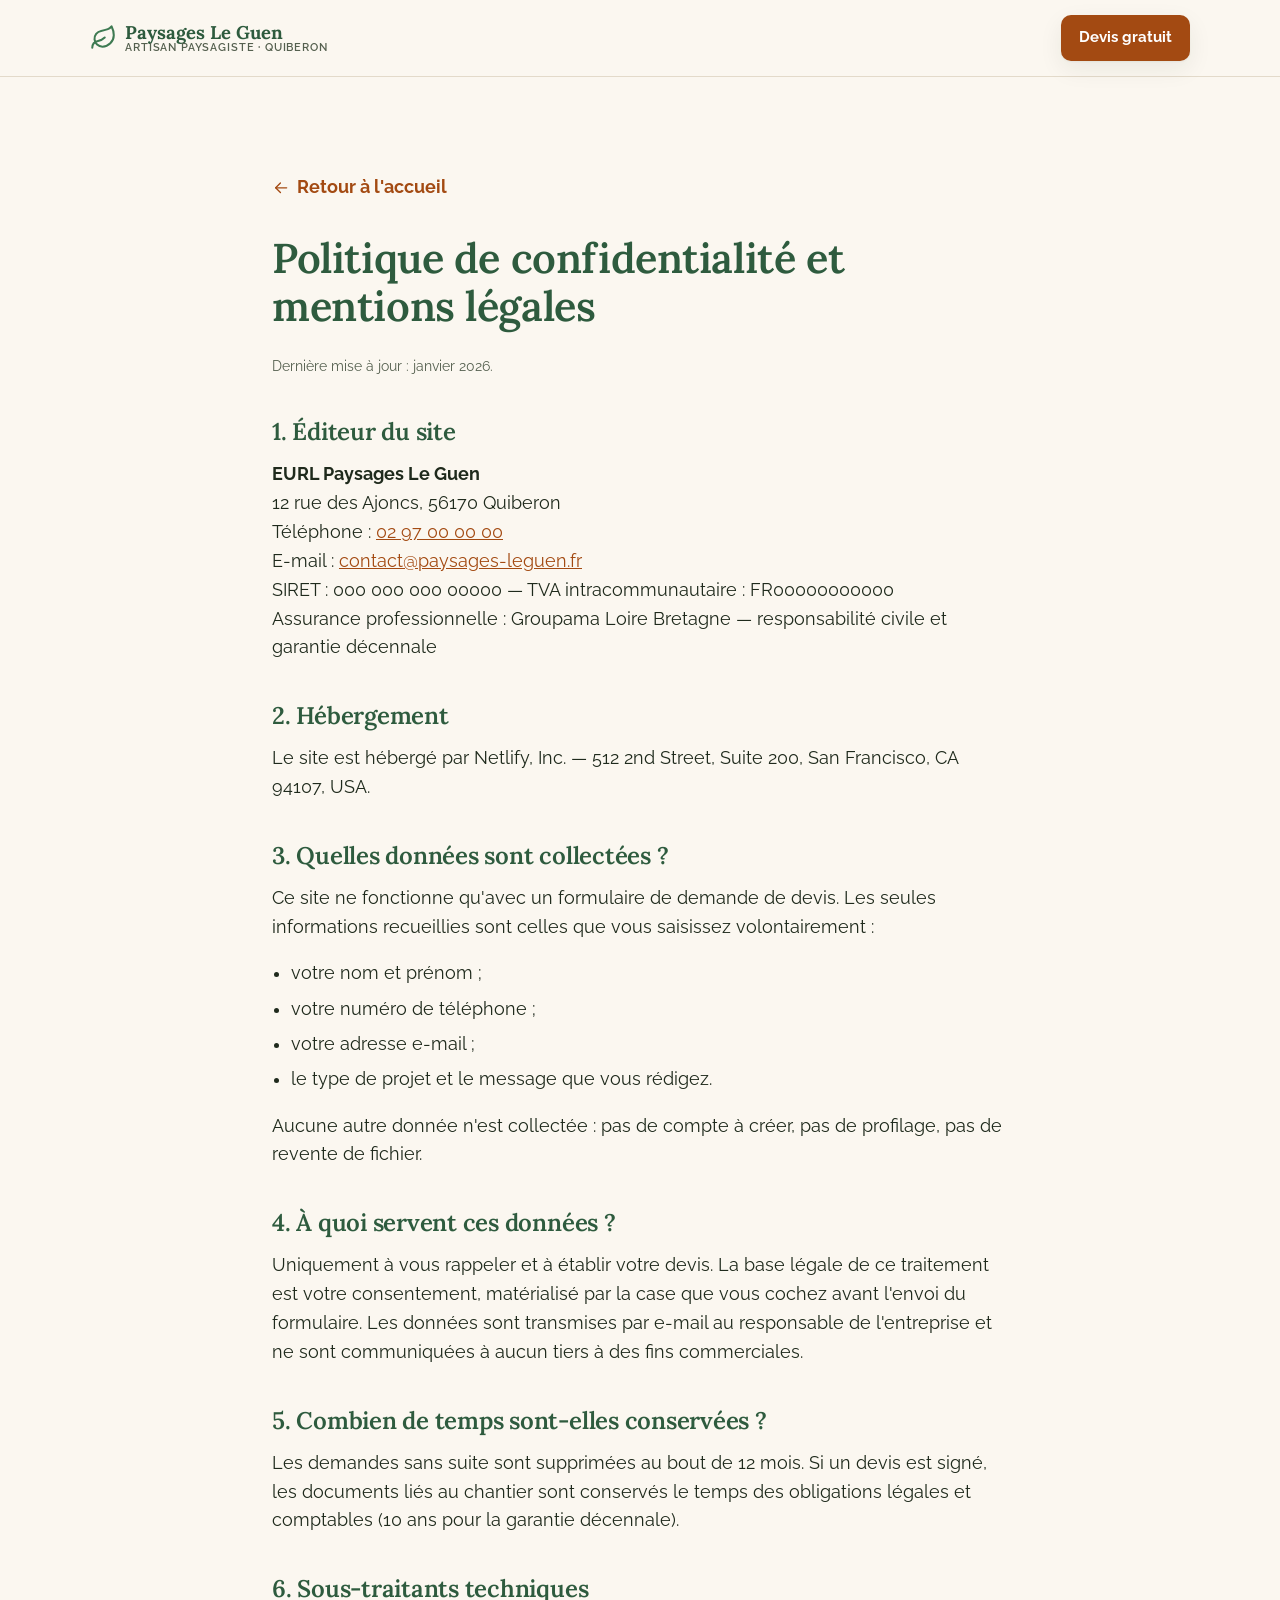
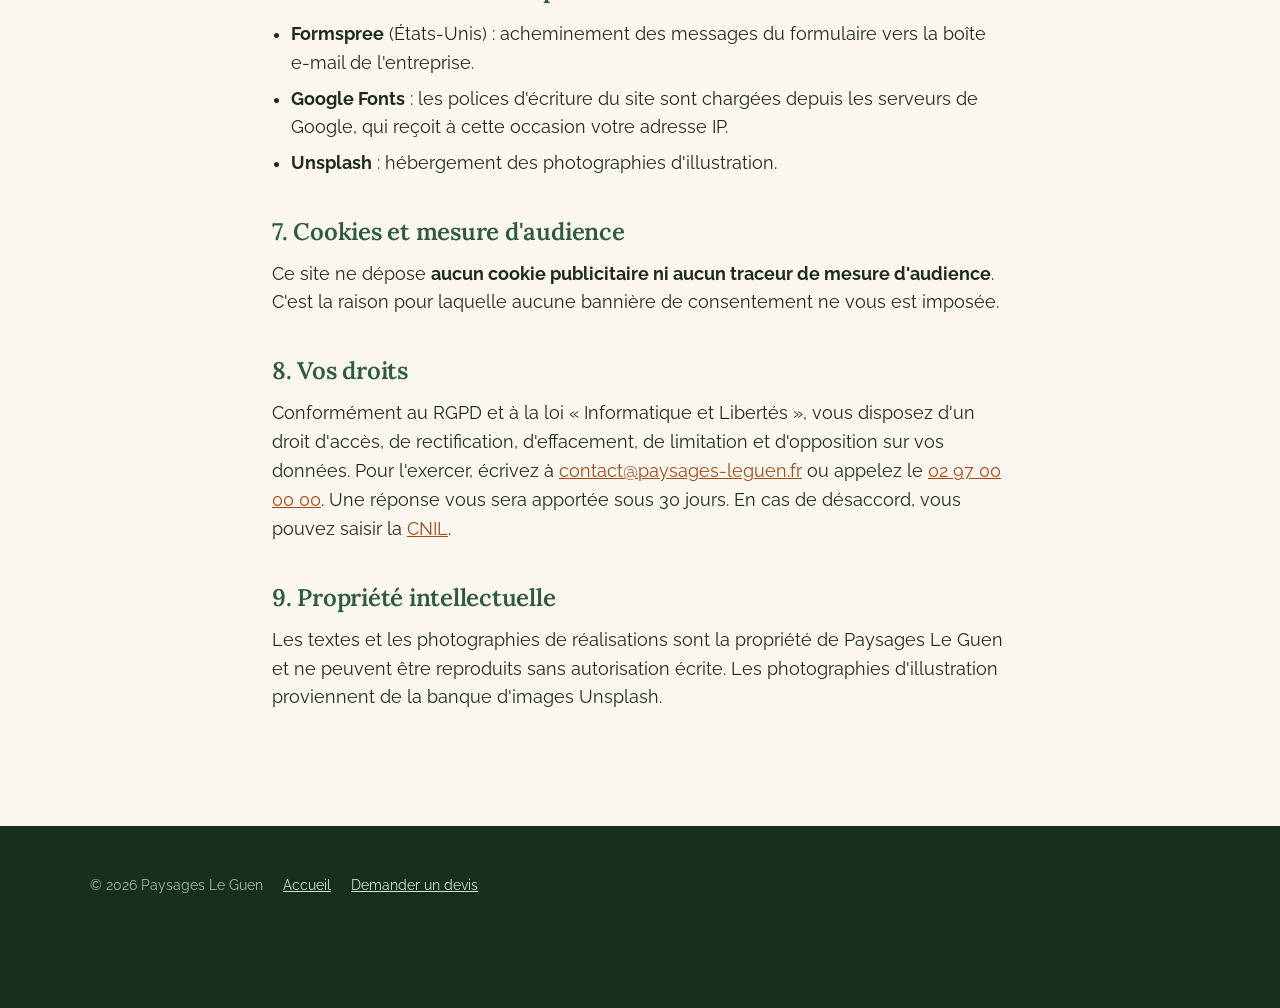
==== politique-confidentialite.html @ 1a5187f2 "Demo artisan : site vitrine paysagiste en une page Modele de site vitrine reutilisable pour n import" ====
<!DOCTYPE html>
<html lang="fr">
<head>
<meta charset="utf-8">
<meta name="viewport" content="width=device-width, initial-scale=1">
<title>Politique de confidentialité — Paysages Le Guen</title>
<meta name="description" content="Politique de confidentialité et mentions légales de Paysages Le Guen, paysagiste à Quiberon : données collectées, finalité, durée de conservation et vos droits.">
<meta name="robots" content="index, follow">
<link rel="icon" href="favicon.svg" type="image/svg+xml">
<link rel="preconnect" href="https://fonts.googleapis.com">
<link rel="preconnect" href="https://fonts.gstatic.com" crossorigin>
<link rel="stylesheet" href="https://fonts.googleapis.com/css2?family=Lora:wght@500;600;700&family=Raleway:wght@400;500;600;700&display=swap">
<link rel="stylesheet" href="css/style.css">
<style>body { padding-bottom: 0; }</style>
</head>
<body>

<svg class="sprite-icones" aria-hidden="true" focusable="false" xmlns="http://www.w3.org/2000/svg">
  <symbol id="i-feuille" viewBox="0 0 24 24" fill="none" stroke="currentColor"><path d="M11 20A7 7 0 0 1 9.8 6.1C15.5 5 17 4.48 19 2c1 2 2 4.18 2 8 0 5.5-4.78 10-10 10z"/><path d="M2 21c0-3 1.85-5.36 5.08-6C9.5 14.52 12 13 13 12"/></symbol>
  <symbol id="i-fleche" viewBox="0 0 24 24"><line x1="4" y1="12" x2="19" y2="12"/><polyline points="12.5 5.5 19 12 12.5 18.5"/></symbol>
</svg>

<header class="entete">
  <div class="conteneur">
    <div class="entete__barre">
      <a class="logo" href="index.html">
        <svg class="icone" aria-hidden="true"><use href="#i-feuille"></use></svg>
        <span class="logo__texte">
          <span data-txt="entreprise.nom">Paysages Le Guen</span>
          <span class="logo__sous"><span data-txt="entreprise.metier">Artisan paysagiste</span> · <span data-txt="entreprise.ville">Quiberon</span></span>
        </span>
      </a>
      <a class="bouton bouton--principal" href="index.html#contact">Devis gratuit</a>
    </div>
  </div>
</header>

<main class="section">
  <div class="conteneur">
    <article class="page-texte">

      <a class="retour" href="index.html">
        <svg class="icone" aria-hidden="true"><use href="#i-fleche"></use></svg>
        Retour à l'accueil
      </a>

      <h1>Politique de confidentialité et mentions légales</h1>
      <p class="maj">Dernière mise à jour : janvier 2026.</p>

      <h2>1. Éditeur du site</h2>
      <p>
        <strong><span data-txt="legal.formeJuridique">EURL Paysages Le Guen</span></strong><br>
        <span data-txt="entreprise.adresse">12 rue des Ajoncs</span>,
        <span data-txt="entreprise.codePostal">56170</span>
        <span data-txt="entreprise.ville">Quiberon</span><br>
        Téléphone : <a data-tel href="tel:+33297000000"><span data-txt="entreprise.telephone">02 97 00 00 00</span></a><br>
        E-mail : <a data-mail href="mailto:contact@paysages-leguen.fr"><span data-txt="entreprise.email">contact@paysages-leguen.fr</span></a><br>
        SIRET : <span data-txt="legal.siret">000 000 000 00000</span> —
        TVA intracommunautaire : <span data-txt="legal.tva">FR00000000000</span><br>
        Assurance professionnelle : <span data-txt="legal.assurance">Groupama Loire Bretagne — responsabilité civile et garantie décennale</span>
      </p>

      <h2>2. Hébergement</h2>
      <p>Le site est hébergé par <span data-txt="legal.hebergeur">Netlify, Inc. — 512 2nd Street, Suite 200, San Francisco, CA 94107, USA</span>.</p>

      <h2>3. Quelles données sont collectées ?</h2>
      <p>Ce site ne fonctionne qu'avec un formulaire de demande de devis. Les seules informations recueillies sont celles que vous saisissez volontairement :</p>
      <ul>
        <li>votre nom et prénom ;</li>
        <li>votre numéro de téléphone ;</li>
        <li>votre adresse e-mail ;</li>
        <li>le type de projet et le message que vous rédigez.</li>
      </ul>
      <p>Aucune autre donnée n'est collectée : pas de compte à créer, pas de profilage, pas de revente de fichier.</p>

      <h2>4. À quoi servent ces données ?</h2>
      <p>
        Uniquement à vous rappeler et à établir votre devis. La base légale de ce traitement est votre
        consentement, matérialisé par la case que vous cochez avant l'envoi du formulaire. Les données sont
        transmises par e-mail au responsable de l'entreprise et ne sont communiquées à aucun tiers à des fins
        commerciales.
      </p>

      <h2>5. Combien de temps sont-elles conservées ?</h2>
      <p>
        Les demandes sans suite sont supprimées au bout de 12 mois. Si un devis est signé, les documents liés au
        chantier sont conservés le temps des obligations légales et comptables (10 ans pour la garantie décennale).
      </p>

      <h2>6. Sous-traitants techniques</h2>
      <ul>
        <li><strong>Formspree</strong> (États-Unis) : acheminement des messages du formulaire vers la boîte e-mail de l'entreprise.</li>
        <li><strong>Google Fonts</strong> : les polices d'écriture du site sont chargées depuis les serveurs de Google, qui reçoit à cette occasion votre adresse IP.</li>
        <li><strong>Unsplash</strong> : hébergement des photographies d'illustration.</li>
      </ul>

      <h2>7. Cookies et mesure d'audience</h2>
      <p>
        Ce site ne dépose <strong>aucun cookie publicitaire ni aucun traceur de mesure d'audience</strong>.
        C'est la raison pour laquelle aucune bannière de consentement ne vous est imposée.
      </p>

      <h2>8. Vos droits</h2>
      <p>
        Conformément au RGPD et à la loi « Informatique et Libertés », vous disposez d'un droit d'accès, de
        rectification, d'effacement, de limitation et d'opposition sur vos données. Pour l'exercer, écrivez à
        <a data-mail href="mailto:contact@paysages-leguen.fr"><span data-txt="entreprise.email">contact@paysages-leguen.fr</span></a>
        ou appelez le <a data-tel href="tel:+33297000000"><span data-txt="entreprise.telephone">02 97 00 00 00</span></a>.
        Une réponse vous sera apportée sous 30 jours. En cas de désaccord, vous pouvez saisir la
        <a href="https://www.cnil.fr" rel="noopener">CNIL</a>.
      </p>

      <h2>9. Propriété intellectuelle</h2>
      <p>
        Les textes et les photographies de réalisations sont la propriété de
        <span data-txt="entreprise.nom">Paysages Le Guen</span> et ne peuvent être reproduits sans autorisation
        écrite. Les photographies d'illustration proviennent de la banque d'images Unsplash.
      </p>

    </article>
  </div>
</main>

<footer class="pied">
  <div class="conteneur">
    <div class="pied__mentions" style="margin-top:0;border:0;padding-top:0">
      <span>© <span id="annee">2026</span> <span data-txt="entreprise.nom">Paysages Le Guen</span></span>
      <a href="index.html">Accueil</a>
      <a href="index.html#contact">Demander un devis</a>
    </div>
  </div>
</footer>

<script src="js/config.js"></script>
<script>
/* Remplit cette page depuis js/config.js (mêmes attributs que la page d'accueil) */
(function () {
  var C = window.CONFIG || {};
  function val(p) { return p.split(".").reduce(function (o, k) { return o && o[k]; }, C) || ""; }
  document.querySelectorAll("[data-txt]").forEach(function (n) {
    var v = val(n.getAttribute("data-txt"));
    if (v) n.textContent = v;
  });
  var num = String(val("entreprise.telephone")).replace(/[^\d+]/g, "").replace(/^0/, "+33");
  document.querySelectorAll("[data-tel]").forEach(function (a) { a.href = "tel:" + num; });
  document.querySelectorAll("[data-mail]").forEach(function (a) { a.href = "mailto:" + val("entreprise.email"); });
  var annee = document.getElementById("annee");
  if (annee) annee.textContent = new Date().getFullYear();
})();
</script>
</body>
</html>
---- css/style.css ----
/* ==========================================================================
   PAYSAGES LE GUEN — feuille de style unique
   --------------------------------------------------------------------------
   ▼▼▼ TOUT CE QUI CHANGE D'UN CLIENT À L'AUTRE EST DANS LE BLOC CI-DESSOUS ▼▼▼
   ========================================================================== */

:root {

  /* --- COULEURS ---------------------------------------------------------- */
  --vert:            #2E5B3E;   /* couleur principale : titres, boutons, header */
  --vert-clair:      #3E7A52;   /* survol des boutons verts */
  --vert-tres-clair: #EAF1E8;   /* fonds de blocs légers, puces */
  --terre:           #A34A12;   /* couleur d'accent : bouton "Devis", liens */
  --terre-clair:     #C2601F;   /* survol du bouton d'accent */
  --or:              #C9860A;   /* étoiles des avis */

  --sable:           #FBF7F0;   /* fond général de la page */
  --sable-fonce:     #F2EADC;   /* fond des sections alternées */
  --blanc:           #FFFFFF;   /* fond des cartes */
  --texte:           #1F2A1C;   /* texte courant */
  --texte-doux:      #55604F;   /* texte secondaire */
  --bordure:         #E3DACA;   /* filets et contours de cartes */

  /* --- POLICES ----------------------------------------------------------- */
  /* Si vous changez de police, pensez au lien Google Fonts dans index.html */
  --police-titres: "Lora", Georgia, "Times New Roman", serif;
  --police-texte:  "Raleway", -apple-system, "Segoe UI", Roboto, sans-serif;
  --taille-base:   1.0625rem;   /* 17px : taille du texte courant */

  /* --- ARRONDIS & OMBRES ------------------------------------------------- */
  --rayon:        16px;         /* arrondi des cartes et des images */
  --rayon-petit:  10px;         /* arrondi des boutons et des champs */
  --rayon-pilule: 999px;        /* puces et badges */
  --ombre:        0 1px 2px rgba(31, 42, 28, .05), 0 8px 24px rgba(31, 42, 28, .07);
  --ombre-forte:  0 4px 12px rgba(31, 42, 28, .10), 0 18px 40px rgba(31, 42, 28, .13);

  /* --- ESPACEMENTS ------------------------------------------------------- */
  --largeur-max:  1140px;       /* largeur maximale du contenu */
  --section-y:    clamp(3.5rem, 9vw, 6rem);   /* hauteur des marges de section */
}

/* ▲▲▲ FIN DU BLOC À PERSONNALISER — le reste n'a pas besoin d'être modifié ▲▲▲ */


/* ==========================================================================
   1. BASE
   ========================================================================== */

*, *::before, *::after { box-sizing: border-box; }

html {
  scroll-behavior: smooth;
  -webkit-text-size-adjust: 100%;
}

body {
  margin: 0;
  background: var(--sable);
  color: var(--texte);
  font-family: var(--police-texte);
  font-size: var(--taille-base);
  line-height: 1.65;
  -webkit-font-smoothing: antialiased;
}

img { max-width: 100%; height: auto; display: block; }

a { color: var(--terre); }
a:hover { color: var(--terre-clair); }

h1, h2, h3 {
  font-family: var(--police-titres);
  line-height: 1.15;
  color: var(--vert);
  margin: 0 0 .6em;
  font-weight: 600;
  letter-spacing: -.01em;
}

h1 { font-size: clamp(2.1rem, 8.5vw, 3.5rem); }
h2 { font-size: clamp(1.75rem, 5.5vw, 2.5rem); }
h3 { font-size: clamp(1.15rem, 3.5vw, 1.35rem); }
p  { margin: 0 0 1em; }

/* Accessibilité : contour de focus visible au clavier, invisible à la souris */
:focus-visible {
  outline: 3px solid var(--terre);
  outline-offset: 3px;
  border-radius: 4px;
}

.lien-evitement {
  position: absolute;
  left: -9999px;
  top: 0;
  background: var(--vert);
  color: #fff;
  padding: .8rem 1.2rem;
  z-index: 200;
}
.lien-evitement:focus { left: .5rem; top: .5rem; color: #fff; }

.sr-only {
  position: absolute; width: 1px; height: 1px;
  padding: 0; margin: -1px; overflow: hidden;
  clip: rect(0 0 0 0); white-space: nowrap; border: 0;
}

.sprite-icones { display: none; }


/* ==========================================================================
   2. STRUCTURE COMMUNE
   ========================================================================== */

.conteneur {
  width: 100%;
  max-width: var(--largeur-max);
  margin-inline: auto;
  padding-inline: 1.25rem;
}

.section { padding-block: var(--section-y); scroll-margin-top: 4.5rem; }
.section--sable { background: var(--sable-fonce); }
.section--vert  { background: var(--vert); color: #fff; }
.section--vert h2, .section--vert h3 { color: #fff; }

.entete-section { max-width: 44rem; margin-bottom: clamp(2rem, 5vw, 3rem); }
.entete-section.centre { margin-inline: auto; text-align: center; }

.surtitre {
  display: block;
  font-size: .8rem;
  font-weight: 700;
  letter-spacing: .14em;
  text-transform: uppercase;
  color: var(--terre);
  margin-bottom: .75rem;
}
.section--vert .surtitre { color: #C7DDBE; }

.chapeau { color: var(--texte-doux); font-size: 1.075rem; margin-bottom: 0; }
.section--vert .chapeau { color: #DCE9D6; }

.icone { width: 1.5rem; height: 1.5rem; flex: none; fill: none; stroke: currentColor; stroke-width: 1.8; stroke-linecap: round; stroke-linejoin: round; }
.icone--pleine { fill: currentColor; stroke: none; }


/* ==========================================================================
   3. BOUTONS
   ========================================================================== */

.bouton {
  display: inline-flex;
  align-items: center;
  justify-content: center;
  gap: .55rem;
  min-height: 3rem;
  padding: .8rem 1.4rem;
  border: 2px solid transparent;
  border-radius: var(--rayon-petit);
  font-family: var(--police-texte);
  font-size: 1rem;
  font-weight: 700;
  text-decoration: none;
  cursor: pointer;
  transition: background-color .18s ease, color .18s ease, transform .18s ease, box-shadow .18s ease;
}
.bouton:hover { transform: translateY(-2px); }
.bouton:active { transform: translateY(0); }

.bouton--principal { background: var(--terre); color: #fff; box-shadow: var(--ombre); }
.bouton--principal:hover { background: var(--terre-clair); color: #fff; }

.bouton--vert { background: var(--vert); color: #fff; box-shadow: var(--ombre); }
.bouton--vert:hover { background: var(--vert-clair); color: #fff; }

.bouton--contour { background: rgba(255,255,255,.92); color: var(--vert); border-color: var(--vert); }
.bouton--contour:hover { background: #fff; color: var(--vert-clair); border-color: var(--vert-clair); }

.bouton--blanc { background: #fff; color: var(--vert); }
.bouton--blanc:hover { background: var(--vert-tres-clair); color: var(--vert); }

.bouton--large { width: 100%; }


/* ==========================================================================
   4. HEADER STICKY
   ========================================================================== */

.entete {
  position: sticky;
  top: 0;
  z-index: 100;
  background: rgba(251, 247, 240, .96);
  backdrop-filter: blur(8px);
  border-bottom: 1px solid var(--bordure);
}

.entete__barre {
  display: flex;
  align-items: center;
  gap: .75rem;
  min-height: 4.25rem;
}

.logo {
  display: inline-flex;
  align-items: center;
  gap: .5rem;
  margin-right: auto;
  color: var(--vert);
  text-decoration: none;
  font-family: var(--police-titres);
  font-size: 1.15rem;
  font-weight: 700;
  line-height: 1.1;
}
.logo:hover { color: var(--vert-clair); }
.logo .icone { width: 1.7rem; height: 1.7rem; color: var(--vert-clair); }
.logo__texte { display: flex; flex-direction: column; }
.logo__sous { font-family: var(--police-texte); font-size: .66rem; font-weight: 600; letter-spacing: .08em; text-transform: uppercase; color: var(--texte-doux); white-space: nowrap; }
.logo__ville { display: none; }   /* affichée à partir de la tablette */

/* Téléphone du header */
.entete__tel {
  display: inline-flex;
  align-items: center;
  gap: .5rem;
  min-height: 2.75rem;
  min-width: 2.75rem;
  justify-content: center;
  padding: .35rem .75rem;
  border-radius: var(--rayon-petit);
  color: var(--vert);
  font-weight: 700;
  text-decoration: none;
  white-space: nowrap;
}
.entete__tel:hover { background: var(--vert-tres-clair); color: var(--vert); }
.entete__tel-texte { display: none; }

.entete .bouton { min-height: 2.75rem; padding: .55rem 1rem; font-size: .95rem; }
.entete__cta { display: none; }

/* Menu de navigation */
.burger {
  display: inline-flex;
  align-items: center;
  justify-content: center;
  width: 2.75rem;
  height: 2.75rem;
  border: 1px solid var(--bordure);
  border-radius: var(--rayon-petit);
  background: var(--blanc);
  color: var(--vert);
  cursor: pointer;
}
.burger .icone { width: 1.35rem; height: 1.35rem; }
.burger__fermer { display: none; }
.burger[aria-expanded="true"] .burger__ouvrir { display: none; }
.burger[aria-expanded="true"] .burger__fermer { display: block; }

.nav {
  display: none;
  border-top: 1px solid var(--bordure);
  padding-block: .5rem 1rem;
}
.nav.ouvert { display: block; }
.nav__liste { list-style: none; margin: 0; padding: 0; }
.nav__liste a {
  display: block;
  padding: .7rem .25rem;
  color: var(--texte);
  font-weight: 600;
  text-decoration: none;
  border-bottom: 1px solid var(--bordure);
}
.nav__liste a:hover { color: var(--terre); }
.nav__liste li:last-child a { border-bottom: 0; }


/* ==========================================================================
   5. HERO
   ========================================================================== */

.hero { position: relative; isolation: isolate; color: #fff; }

.hero__media { position: absolute; inset: 0; z-index: -2; background: var(--vert); }
.hero__media img { width: 100%; height: 100%; object-fit: cover; }

.hero::after {
  content: "";
  position: absolute; inset: 0; z-index: -1;
  background: linear-gradient(180deg, rgba(20,38,22,.62) 0%, rgba(20,38,22,.44) 45%, rgba(20,38,22,.74) 100%);
}

.hero__contenu {
  padding-block: clamp(3.5rem, 13vw, 8rem);
  max-width: 40rem;
}
.hero h1 { color: #fff; text-shadow: 0 2px 20px rgba(0,0,0,.25); }
.hero__surtitre {
  display: inline-flex;
  align-items: center;
  gap: .5rem;
  background: rgba(255,255,255,.15);
  border: 1px solid rgba(255,255,255,.35);
  border-radius: var(--rayon-pilule);
  padding: .35rem .85rem;
  font-size: .82rem;
  font-weight: 600;
  letter-spacing: .04em;
  margin-bottom: 1.25rem;
}
.hero__sous {
  font-size: 1.125rem;
  color: #F2F6EF;
  margin-bottom: 2rem;
  max-width: 34rem;
}
.hero__boutons { display: flex; flex-direction: column; gap: .75rem; }
.hero__note {
  display: flex;
  align-items: center;
  gap: .5rem;
  margin-top: 1.75rem;
  font-size: .9rem;
  color: #EAF1E8;
}
.hero__note .icone { width: 1.05rem; height: 1.05rem; color: #FFC44D; }


/* ==========================================================================
   6. BANDEAU DE RÉASSURANCE
   ========================================================================== */

.reassurance { background: var(--vert); color: #fff; }
.reassurance__liste {
  list-style: none;
  margin: 0; padding-block: 2rem;
  display: grid;
  gap: 1.5rem;
}
.reassurance__item { display: flex; gap: .9rem; align-items: flex-start; }
.reassurance__item .icone { width: 1.75rem; height: 1.75rem; color: #A8CF9C; margin-top: .15rem; }
.reassurance__item strong { display: block; font-size: 1.02rem; }
.reassurance__item span { display: block; font-size: .92rem; color: #D6E5D0; line-height: 1.5; }


/* ==========================================================================
   7. SERVICES
   ========================================================================== */

.grille-services { display: grid; gap: 1.5rem; }

.carte-service {
  background: var(--blanc);
  border: 1px solid var(--bordure);
  border-radius: var(--rayon);
  overflow: hidden;
  box-shadow: var(--ombre);
  display: flex;
  flex-direction: column;
  transition: transform .2s ease, box-shadow .2s ease;
}
.carte-service:hover { transform: translateY(-4px); box-shadow: var(--ombre-forte); }
.carte-service__image { aspect-ratio: 16 / 10; width: 100%; object-fit: cover; background: var(--vert-tres-clair); }
.carte-service__corps { padding: 1.35rem 1.35rem 1.5rem; display: flex; flex-direction: column; flex: 1; }
.carte-service__corps p { color: var(--texte-doux); font-size: .98rem; }
.carte-service__lien {
  margin-top: auto;
  display: inline-flex;
  align-items: center;
  gap: .4rem;
  font-weight: 700;
  font-size: .95rem;
  text-decoration: none;
}
.carte-service__lien .icone { width: 1.1rem; height: 1.1rem; transition: transform .18s ease; }
.carte-service__lien:hover .icone { transform: translateX(3px); }


/* ==========================================================================
   8. RÉALISATIONS (avant / après)
   ========================================================================== */

.grille-realisations { display: grid; gap: 1.25rem; }

.realisation {
  position: relative;
  display: block;
  width: 100%;
  padding: 0;
  border: 1px solid var(--bordure);
  border-radius: var(--rayon);
  overflow: hidden;
  background: var(--blanc);
  box-shadow: var(--ombre);
  cursor: pointer;
  text-align: left;
  font: inherit;
  color: inherit;
}
.realisation__cadre { display: block; position: relative; aspect-ratio: 4 / 3; background: var(--vert-tres-clair); }
.realisation__cadre img { position: absolute; inset: 0; width: 100%; height: 100%; object-fit: cover; }
.realisation__apres { opacity: 1; transition: opacity .45s ease; }

/* Survol sur ordinateur, clic/appui sur mobile → on montre la photo "avant" */
@media (hover: hover) {
  .realisation:hover .realisation__apres { opacity: 0; }
}
.realisation.montre-avant .realisation__apres { opacity: 0; }

.realisation__badge {
  position: absolute;
  top: .75rem; left: .75rem;
  z-index: 2;
  display: inline-flex;
  align-items: center;
  gap: .35rem;
  background: rgba(46, 91, 62, .92);
  color: #fff;
  font-size: .72rem;
  font-weight: 700;
  letter-spacing: .09em;
  text-transform: uppercase;
  padding: .3rem .7rem;
  border-radius: var(--rayon-pilule);
}
.realisation__badge--avant { background: rgba(163, 74, 18, .94); display: none; }

/* Le badge suit la photo affichée : « Après » au repos, « Avant » au survol/appui */
@media (hover: hover) {
  .realisation:hover .realisation__badge--apres { display: none; }
  .realisation:hover .realisation__badge--avant { display: inline-flex; }
}
.realisation.montre-avant .realisation__badge--apres { display: none; }
.realisation.montre-avant .realisation__badge--avant { display: inline-flex; }

.realisation__legende {
  display: flex;
  flex-direction: column;
  gap: .1rem;
  padding: .9rem 1.1rem 1.05rem;
  border-top: 1px solid var(--bordure);
}
.realisation__legende strong { font-family: var(--police-titres); font-size: 1.05rem; color: var(--vert); }
.realisation__legende span { font-size: .88rem; color: var(--texte-doux); }

.astuce {
  display: inline-flex;
  align-items: center;
  gap: .5rem;
  margin-top: 1.5rem;
  font-size: .9rem;
  color: var(--texte-doux);
}
.astuce .icone { width: 1.1rem; height: 1.1rem; color: var(--terre); }


/* ==========================================================================
   9. AVIS CLIENTS
   ========================================================================== */

.grille-avis { display: grid; gap: 1.25rem; }

.avis {
  background: var(--blanc);
  border: 1px solid var(--bordure);
  border-radius: var(--rayon);
  padding: 1.6rem 1.5rem;
  box-shadow: var(--ombre);
  display: flex;
  flex-direction: column;
}
.avis__etoiles { display: flex; gap: .15rem; color: var(--or); margin-bottom: .9rem; }
.avis__etoiles .icone { width: 1.15rem; height: 1.15rem; }
.avis blockquote { margin: 0 0 1.2rem; font-size: 1.04rem; }
.avis blockquote::before { content: "« "; }
.avis blockquote::after  { content: " »"; }
.avis__auteur { margin-top: auto; font-size: .92rem; }
.avis__auteur strong { display: block; color: var(--vert); font-size: 1rem; }
.avis__auteur span { color: var(--texte-doux); }


/* ==========================================================================
   10. ZONE D'INTERVENTION
   ========================================================================== */

.zone__grille { display: grid; gap: 2.5rem; }

.communes { list-style: none; margin: 0; padding: 0; display: flex; flex-wrap: wrap; gap: .5rem; }
.communes li {
  display: inline-flex;
  align-items: center;
  gap: .4rem;
  background: rgba(255,255,255,.12);
  border: 1px solid rgba(255,255,255,.25);
  border-radius: var(--rayon-pilule);
  padding: .35rem .85rem;
  font-size: .92rem;
}
.communes .icone { width: .95rem; height: .95rem; color: #A8CF9C; }

.encart-zone {
  background: rgba(255,255,255,.10);
  border: 1px solid rgba(255,255,255,.25);
  border-radius: var(--rayon);
  padding: 1.5rem;
}
.encart-zone p:last-child { margin-bottom: 0; }
.encart-zone strong { color: #fff; }
.encart-zone .bouton { margin-top: .5rem; }


/* ==========================================================================
   11. FORMULAIRE
   ========================================================================== */

.bloc-contact { display: grid; gap: 2.5rem; }

.formulaire {
  background: var(--blanc);
  border: 1px solid var(--bordure);
  border-radius: var(--rayon);
  padding: 1.5rem;
  box-shadow: var(--ombre);
}
.champ { margin-bottom: 1.1rem; }
.champ label { display: block; font-weight: 600; font-size: .95rem; margin-bottom: .35rem; }
.champ .requis { color: var(--terre); }

.champ input,
.champ select,
.champ textarea {
  width: 100%;
  min-height: 3rem;
  padding: .7rem .85rem;
  border: 1.5px solid var(--bordure);
  border-radius: var(--rayon-petit);
  background: var(--sable);
  color: var(--texte);
  font-family: inherit;
  font-size: 1rem;
  transition: border-color .15s ease, box-shadow .15s ease;
}
.champ textarea { min-height: 7rem; resize: vertical; }
.champ select { appearance: none; background-image: url("data:image/svg+xml;charset=utf-8,%3Csvg xmlns='http://www.w3.org/2000/svg' viewBox='0 0 24 24' fill='none' stroke='%2355604F' stroke-width='2' stroke-linecap='round'%3E%3Cpath d='M6 9l6 6 6-6'/%3E%3C/svg%3E"); background-repeat: no-repeat; background-position: right .8rem center; background-size: 1.15rem; padding-right: 2.6rem; }
.champ input:focus, .champ select:focus, .champ textarea:focus {
  outline: none;
  border-color: var(--vert-clair);
  box-shadow: 0 0 0 3px rgba(62, 122, 82, .18);
}
.champ input[aria-invalid="true"], .champ select[aria-invalid="true"], .champ textarea[aria-invalid="true"] {
  border-color: #B3261E;
  background: #FEF6F5;
}
.champ__erreur { display: none; margin-top: .3rem; font-size: .87rem; font-weight: 600; color: #B3261E; }
.champ__erreur.visible { display: block; }

.champ--case { display: flex; gap: .7rem; align-items: flex-start; }
.champ--case input { width: 1.35rem; height: 1.35rem; min-height: 0; flex: none; margin-top: .15rem; accent-color: var(--vert); }
.champ--case label { font-weight: 500; font-size: .9rem; color: var(--texte-doux); margin: 0; }

.pot-de-miel { position: absolute; left: -9999px; }

.message-formulaire {
  display: none;
  align-items: flex-start;
  gap: .6rem;
  margin-bottom: 1.2rem;
  padding: .9rem 1rem;
  border-radius: var(--rayon-petit);
  font-weight: 600;
  font-size: .96rem;
}
.message-formulaire.visible { display: flex; }
.message-formulaire--succes { background: var(--vert-tres-clair); color: #1E4A2B; border: 1px solid #B9D3AE; }
.message-formulaire--erreur { background: #FDEDEB; color: #8C1D18; border: 1px solid #F3C4BE; }
.message-formulaire .icone { width: 1.25rem; height: 1.25rem; margin-top: .1rem; }

.note-formulaire { font-size: .85rem; color: var(--texte-doux); margin: .9rem 0 0; }

/* Colonne "coordonnées" à côté du formulaire */
.coordonnees { list-style: none; margin: 1.5rem 0 0; padding: 0; display: grid; gap: 1.1rem; }
.coordonnees li { display: flex; gap: .8rem; align-items: flex-start; }
.coordonnees .icone { color: var(--vert-clair); margin-top: .2rem; }
.coordonnees strong { display: block; font-size: .82rem; letter-spacing: .08em; text-transform: uppercase; color: var(--texte-doux); font-weight: 700; }
.coordonnees a { color: var(--vert); font-weight: 700; text-decoration: none; font-size: 1.05rem; }
.coordonnees a:hover { color: var(--terre); text-decoration: underline; }


/* ==========================================================================
   12. FOOTER
   ========================================================================== */

.pied {
  background: #16301D;
  color: #D6E0D1;
  padding-block: 3rem 7rem;   /* la marge basse laisse la place au bouton d'appel flottant */
  font-size: .94rem;
}
.pied a { color: #fff; }
.pied__grille { display: grid; gap: 2rem; }
.pied h3 { color: #fff; font-size: 1.05rem; margin-bottom: .7rem; }
.pied ul { list-style: none; margin: 0; padding: 0; }
.pied li { margin-bottom: .35rem; }
.pied .logo { color: #fff; margin-bottom: .8rem; }
.pied .logo .icone { color: #A8CF9C; }
.pied .logo__sous { color: #A9B8A4; }
.pied__mentions {
  margin-top: 2.5rem;
  padding-top: 1.5rem;
  border-top: 1px solid rgba(255,255,255,.15);
  display: flex;
  flex-wrap: wrap;
  gap: .5rem 1.25rem;
  align-items: center;
  font-size: .85rem;
  color: #A9B8A4;
}
.pied__mentions a { color: #D6E0D1; }
.pied__legal { font-size: .82rem; color: #93A38E; margin-top: .75rem; line-height: 1.6; }


/* ==========================================================================
   13. BOUTON FLOTTANT « APPELER » (mobile uniquement)
   ========================================================================== */

.appel-flottant {
  position: fixed;
  left: 1rem; right: 1rem;
  bottom: calc(1rem + env(safe-area-inset-bottom, 0px));
  z-index: 90;
  box-shadow: var(--ombre-forte);
  font-size: 1.05rem;
  transition: transform .25s ease, opacity .25s ease, visibility .25s;
}
/* on l'efface quand le formulaire est à l'écran : il masquerait les champs */
.appel-flottant.masque { opacity: 0; visibility: hidden; transform: translateY(150%); }


/* ==========================================================================
   13 bis. PAGES SECONDAIRES (politique de confidentialité, mentions…)
   ========================================================================== */

.page-texte { max-width: 46rem; margin-inline: auto; }
.page-texte h1 { font-size: clamp(1.9rem, 6vw, 2.6rem); }
.page-texte h2 { font-size: clamp(1.25rem, 4vw, 1.5rem); margin-top: 2.5rem; }
.page-texte ul { padding-left: 1.2rem; }
.page-texte li { margin-bottom: .4rem; }
.page-texte .maj { color: var(--texte-doux); font-size: .9rem; }
.retour {
  display: inline-flex;
  align-items: center;
  gap: .45rem;
  margin-bottom: 2rem;
  font-weight: 700;
  text-decoration: none;
}
.retour .icone { width: 1.1rem; height: 1.1rem; transform: rotate(180deg); }


/* ==========================================================================
   14. ANIMATIONS AU DÉFILEMENT
   ========================================================================== */

.anim { opacity: 0; transform: translateY(18px); transition: opacity .7s ease, transform .7s ease; }
.anim.visible { opacity: 1; transform: none; }

@media (prefers-reduced-motion: reduce) {
  html { scroll-behavior: auto; }
  .anim { opacity: 1; transform: none; transition: none; }
  .bouton:hover, .carte-service:hover { transform: none; }
  * { animation-duration: .001ms !important; transition-duration: .001ms !important; }
}


/* ==========================================================================
   15. TABLETTE (à partir de 640 px)
   ========================================================================== */

@media (min-width: 40rem) {
  .hero__boutons { flex-direction: row; flex-wrap: wrap; }
  .hero__boutons .bouton { flex: 0 0 auto; }
  .reassurance__liste { grid-template-columns: repeat(2, 1fr); gap: 1.75rem 2rem; }
  .grille-services { grid-template-columns: repeat(2, 1fr); }
  .grille-realisations { grid-template-columns: repeat(2, 1fr); }
  .grille-avis { grid-template-columns: repeat(2, 1fr); }
  .pied__grille { grid-template-columns: repeat(2, 1fr); }
  .formulaire { padding: 2rem; }
  .entete__tel-texte { display: inline; }
  .logo__ville { display: inline; }
}


/* ==========================================================================
   16. ORDINATEUR (à partir de 900 px)
   ========================================================================== */

@media (min-width: 56.25rem) {
  :root { --taille-base: 1.09375rem; }  /* 17.5px */

  body { padding-bottom: 0; }
  .appel-flottant { display: none; }     /* le téléphone reste dans le header */

  .burger { display: none; }
  .entete__cta { display: inline-flex; }
  .entete__barre { min-height: 4.75rem; gap: 1rem; }

  .nav {
    display: block;
    border: 0;
    padding: 0;
    margin-right: 1rem;
  }
  .nav__liste { display: flex; gap: .35rem; }
  .nav__liste a {
    border: 0;
    padding: .5rem .7rem;
    font-size: .96rem;
    border-radius: var(--rayon-petit);
  }
  .nav__liste a:hover { background: var(--vert-tres-clair); color: var(--vert); }

  .reassurance__liste { grid-template-columns: repeat(4, 1fr); padding-block: 2.5rem; }
  .grille-services { grid-template-columns: repeat(4, 1fr); gap: 1.75rem; }
  .grille-realisations { grid-template-columns: repeat(3, 1fr); gap: 1.75rem; }
  .grille-avis { grid-template-columns: repeat(3, 1fr); gap: 1.75rem; }
  .zone__grille { grid-template-columns: 1.35fr 1fr; gap: 3.5rem; align-items: start; }
  .bloc-contact { grid-template-columns: 1fr 1.15fr; gap: 4rem; align-items: start; }
  .pied__grille { grid-template-columns: 1.4fr 1fr 1fr; gap: 3rem; }

  .ligne-champs { display: grid; grid-template-columns: 1fr 1fr; gap: 0 1.25rem; }
  .hero__contenu { padding-block: clamp(6rem, 11vw, 9.5rem); }
}
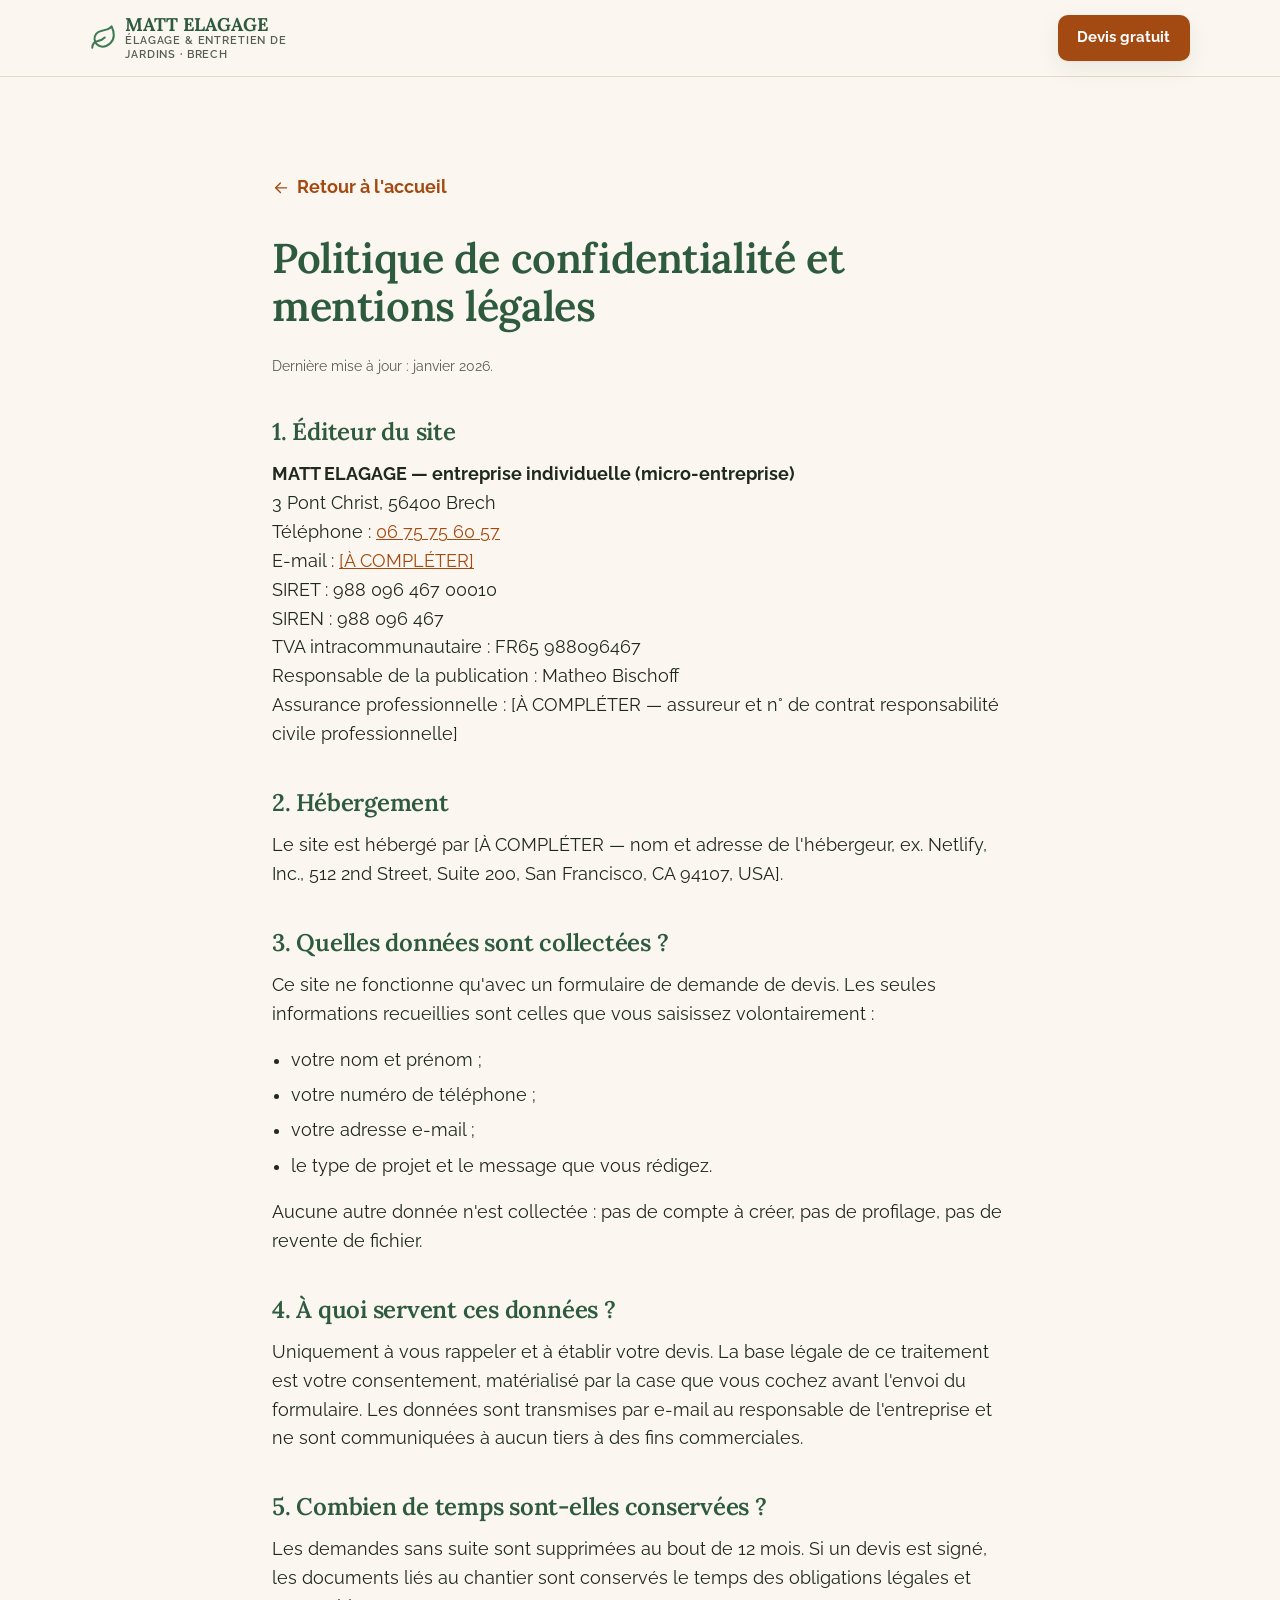
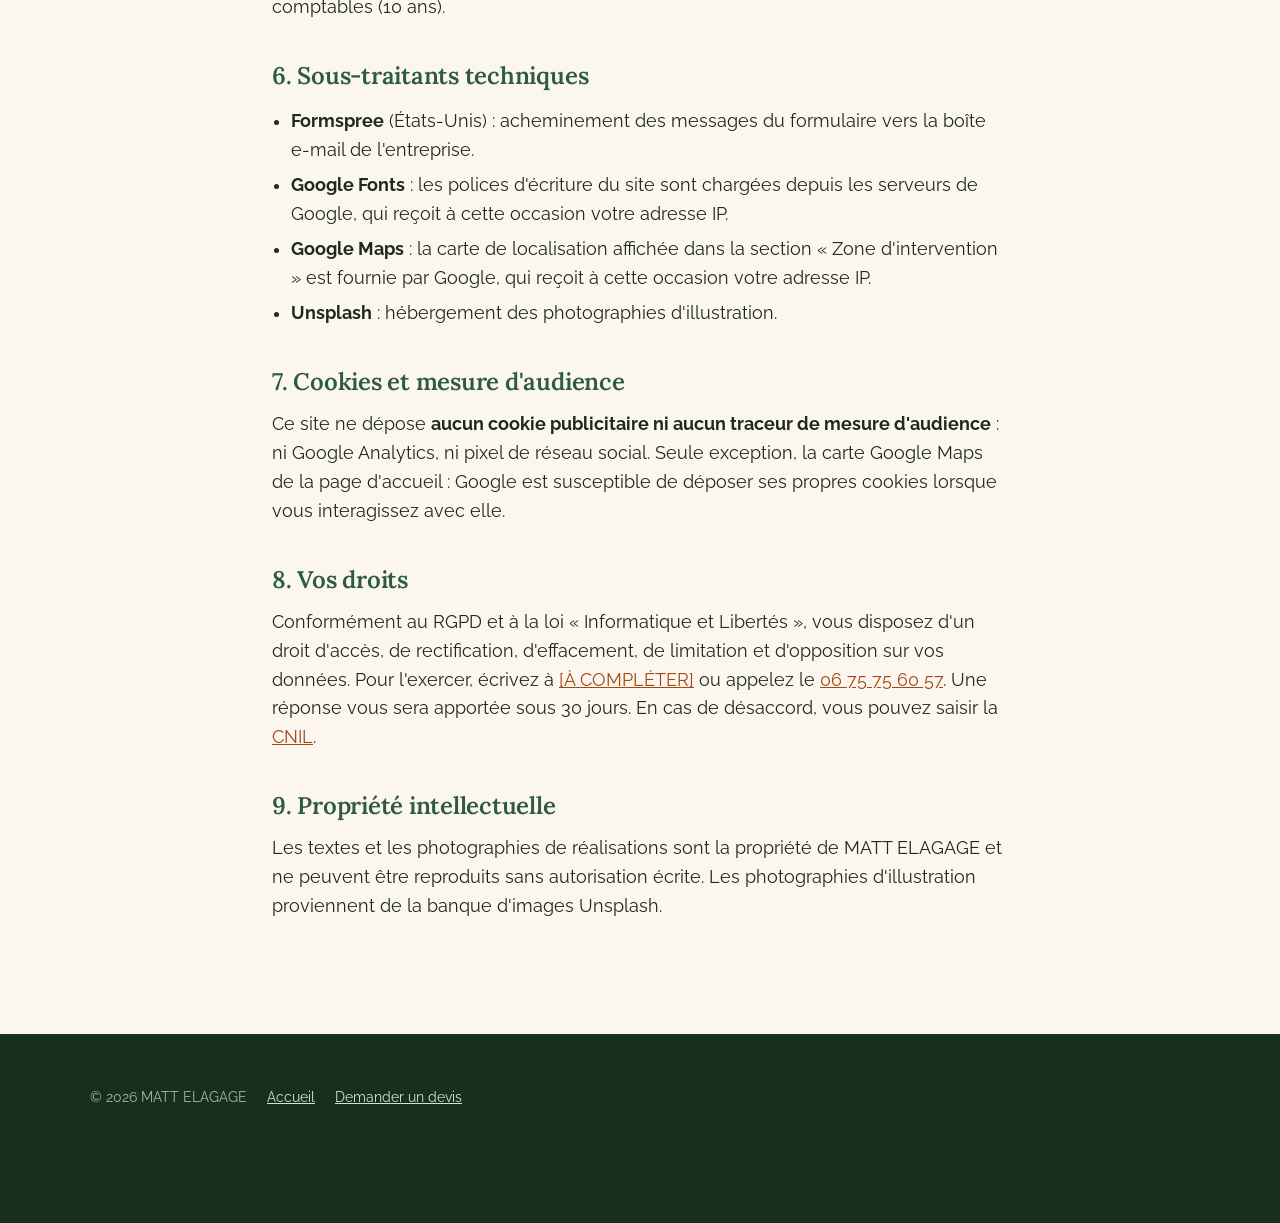
==== commit 7d054cea: "MATT ELAGAGE : donnees reelles, avis Google, carte et corrections responsive - infos legales complet" ====
--- a/politique-confidentialite.html
+++ b/politique-confidentialite.html
@@ -3,9 +3,10 @@
 <head>
 <meta charset="utf-8">
 <meta name="viewport" content="width=device-width, initial-scale=1">
-<title>Politique de confidentialité — Paysages Le Guen</title>
-<meta name="description" content="Politique de confidentialité et mentions légales de Paysages Le Guen, paysagiste à Quiberon : données collectées, finalité, durée de conservation et vos droits.">
-<meta name="robots" content="index, follow">
+<title>Politique de confidentialité — MATT ELAGAGE</title>
+<meta name="description" content="Politique de confidentialité et mentions légales de MATT ELAGAGE, élagueur à Brech : données collectées, finalité, durée de conservation et vos droits.">
+<!-- ⚠️ PHASE DE DÉMONSTRATION : remettre "index, follow" à la mise en ligne -->
+<meta name="robots" content="noindex, nofollow">
 <link rel="icon" href="favicon.svg" type="image/svg+xml">
 <link rel="preconnect" href="https://fonts.googleapis.com">
 <link rel="preconnect" href="https://fonts.gstatic.com" crossorigin>
@@ -26,8 +27,8 @@
       <a class="logo" href="index.html">
         <svg class="icone" aria-hidden="true"><use href="#i-feuille"></use></svg>
         <span class="logo__texte">
-          <span data-txt="entreprise.nom">Paysages Le Guen</span>
-          <span class="logo__sous"><span data-txt="entreprise.metier">Artisan paysagiste</span> · <span data-txt="entreprise.ville">Quiberon</span></span>
+          <span data-txt="entreprise.nom">MATT ELAGAGE</span>
+          <span class="logo__sous"><span data-txt="entreprise.metier">Élagage &amp; entretien de jardins</span> · <span data-txt="entreprise.ville">Brech</span></span>
         </span>
       </a>
       <a class="bouton bouton--principal" href="index.html#contact">Devis gratuit</a>
@@ -49,19 +50,21 @@
 
       <h2>1. Éditeur du site</h2>
       <p>
-        <strong><span data-txt="legal.formeJuridique">EURL Paysages Le Guen</span></strong><br>
-        <span data-txt="entreprise.adresse">12 rue des Ajoncs</span>,
-        <span data-txt="entreprise.codePostal">56170</span>
-        <span data-txt="entreprise.ville">Quiberon</span><br>
-        Téléphone : <a data-tel href="tel:+33297000000"><span data-txt="entreprise.telephone">02 97 00 00 00</span></a><br>
-        E-mail : <a data-mail href="mailto:contact@paysages-leguen.fr"><span data-txt="entreprise.email">contact@paysages-leguen.fr</span></a><br>
-        SIRET : <span data-txt="legal.siret">000 000 000 00000</span> —
-        TVA intracommunautaire : <span data-txt="legal.tva">FR00000000000</span><br>
-        Assurance professionnelle : <span data-txt="legal.assurance">Groupama Loire Bretagne — responsabilité civile et garantie décennale</span>
+        <strong><span data-txt="legal.formeJuridique">MATT ELAGAGE — entreprise individuelle (micro-entreprise)</span></strong><br>
+        <span data-txt="entreprise.adresse">3 Pont Christ</span>,
+        <span data-txt="entreprise.codePostal">56400</span>
+        <span data-txt="entreprise.ville">Brech</span><br>
+        Téléphone : <a data-tel href="tel:+33675756057"><span data-txt="entreprise.telephone">06 75 75 60 57</span></a><br>
+        E-mail : <a data-mail href="#contact"><span data-txt="entreprise.email">[À COMPLÉTER]</span></a><br>
+        SIRET : <span data-txt="legal.siret">988 096 467 00010</span><br>
+        SIREN : <span data-txt="legal.siren">988 096 467</span><br>
+        TVA intracommunautaire : <span data-txt="legal.tva">FR65 988096467</span><br>
+        Responsable de la publication : <span data-txt="legal.dirigeant">Matheo Bischoff</span><br>
+        Assurance professionnelle : <span data-txt="legal.assurance">[À COMPLÉTER]</span>
       </p>
 
       <h2>2. Hébergement</h2>
-      <p>Le site est hébergé par <span data-txt="legal.hebergeur">Netlify, Inc. — 512 2nd Street, Suite 200, San Francisco, CA 94107, USA</span>.</p>
+      <p>Le site est hébergé par <span data-txt="legal.hebergeur">[À COMPLÉTER]</span>.</p>
 
       <h2>3. Quelles données sont collectées ?</h2>
       <p>Ce site ne fonctionne qu'avec un formulaire de demande de devis. Les seules informations recueillies sont celles que vous saisissez volontairement :</p>
@@ -84,28 +87,30 @@
       <h2>5. Combien de temps sont-elles conservées ?</h2>
       <p>
         Les demandes sans suite sont supprimées au bout de 12 mois. Si un devis est signé, les documents liés au
-        chantier sont conservés le temps des obligations légales et comptables (10 ans pour la garantie décennale).
+        chantier sont conservés le temps des obligations légales et comptables (10 ans).
       </p>
 
       <h2>6. Sous-traitants techniques</h2>
       <ul>
         <li><strong>Formspree</strong> (États-Unis) : acheminement des messages du formulaire vers la boîte e-mail de l'entreprise.</li>
         <li><strong>Google Fonts</strong> : les polices d'écriture du site sont chargées depuis les serveurs de Google, qui reçoit à cette occasion votre adresse IP.</li>
+        <li><strong>Google Maps</strong> : la carte de localisation affichée dans la section « Zone d'intervention » est fournie par Google, qui reçoit à cette occasion votre adresse IP.</li>
         <li><strong>Unsplash</strong> : hébergement des photographies d'illustration.</li>
       </ul>
 
       <h2>7. Cookies et mesure d'audience</h2>
       <p>
-        Ce site ne dépose <strong>aucun cookie publicitaire ni aucun traceur de mesure d'audience</strong>.
-        C'est la raison pour laquelle aucune bannière de consentement ne vous est imposée.
+        Ce site ne dépose <strong>aucun cookie publicitaire ni aucun traceur de mesure d'audience</strong> :
+        ni Google Analytics, ni pixel de réseau social. Seule exception, la carte Google Maps de la page
+        d'accueil : Google est susceptible de déposer ses propres cookies lorsque vous interagissez avec elle.
       </p>
 
       <h2>8. Vos droits</h2>
       <p>
         Conformément au RGPD et à la loi « Informatique et Libertés », vous disposez d'un droit d'accès, de
         rectification, d'effacement, de limitation et d'opposition sur vos données. Pour l'exercer, écrivez à
-        <a data-mail href="mailto:contact@paysages-leguen.fr"><span data-txt="entreprise.email">contact@paysages-leguen.fr</span></a>
-        ou appelez le <a data-tel href="tel:+33297000000"><span data-txt="entreprise.telephone">02 97 00 00 00</span></a>.
+        <a data-mail href="#contact"><span data-txt="entreprise.email">[À COMPLÉTER]</span></a>
+        ou appelez le <a data-tel href="tel:+33675756057"><span data-txt="entreprise.telephone">06 75 75 60 57</span></a>.
         Une réponse vous sera apportée sous 30 jours. En cas de désaccord, vous pouvez saisir la
         <a href="https://www.cnil.fr" rel="noopener">CNIL</a>.
       </p>
@@ -113,7 +118,7 @@
       <h2>9. Propriété intellectuelle</h2>
       <p>
         Les textes et les photographies de réalisations sont la propriété de
-        <span data-txt="entreprise.nom">Paysages Le Guen</span> et ne peuvent être reproduits sans autorisation
+        <span data-txt="entreprise.nom">MATT ELAGAGE</span> et ne peuvent être reproduits sans autorisation
         écrite. Les photographies d'illustration proviennent de la banque d'images Unsplash.
       </p>
 
@@ -124,7 +129,7 @@
 <footer class="pied">
   <div class="conteneur">
     <div class="pied__mentions" style="margin-top:0;border:0;padding-top:0">
-      <span>© <span id="annee">2026</span> <span data-txt="entreprise.nom">Paysages Le Guen</span></span>
+      <span>© <span id="annee">2026</span> <span data-txt="entreprise.nom">MATT ELAGAGE</span></span>
       <a href="index.html">Accueil</a>
       <a href="index.html#contact">Demander un devis</a>
     </div>
--- a/css/style.css
+++ b/css/style.css
@@ -1,5 +1,5 @@
 /* ==========================================================================
-   PAYSAGES LE GUEN — feuille de style unique
+   MATT ELAGAGE — feuille de style unique
    --------------------------------------------------------------------------
    ▼▼▼ TOUT CE QUI CHANGE D'UN CLIENT À L'AUTRE EST DANS LE BLOC CI-DESSOUS ▼▼▼
    ========================================================================== */
@@ -215,11 +215,27 @@
   font-size: 1.15rem;
   font-weight: 700;
   line-height: 1.1;
+  /* Sur très petit écran (320 px) le logo doit pouvoir se comprimer, sinon il
+     pousse le bouton burger hors de l'écran. Il reprend sa taille dès 640 px. */
+  flex: 0 1 auto;
+  min-width: 0;
 }
 .logo:hover { color: var(--vert-clair); }
 .logo .icone { width: 1.7rem; height: 1.7rem; color: var(--vert-clair); }
 .logo__texte { display: flex; flex-direction: column; }
-.logo__sous { font-family: var(--police-texte); font-size: .66rem; font-weight: 600; letter-spacing: .08em; text-transform: uppercase; color: var(--texte-doux); white-space: nowrap; }
+.logo__sous {
+  font-family: var(--police-texte);
+  font-size: .66rem;
+  font-weight: 600;
+  letter-spacing: .08em;
+  text-transform: uppercase;
+  color: var(--texte-doux);
+  /* Un intitulé de métier long (élagage, terrassement…) doit pouvoir passer
+     à la ligne plutôt que d'élargir tout le logo et faire déborder l'en-tête. */
+  white-space: normal;
+  max-width: 11rem;
+  line-height: 1.3;
+}
 .logo__ville { display: none; }   /* affichée à partir de la tablette */
 
 /* Téléphone du header */
@@ -236,11 +252,12 @@
   font-weight: 700;
   text-decoration: none;
   white-space: nowrap;
+  flex: none;
 }
 .entete__tel:hover { background: var(--vert-tres-clair); color: var(--vert); }
 .entete__tel-texte { display: none; }
 
-.entete .bouton { min-height: 2.75rem; padding: .55rem 1rem; font-size: .95rem; }
+.entete .bouton { min-height: 2.75rem; padding: .55rem 1.1rem; font-size: .95rem; white-space: nowrap; flex: none; }
 .entete__cta { display: none; }
 
 /* Menu de navigation */
@@ -463,25 +480,108 @@
    9. AVIS CLIENTS
    ========================================================================== */
 
-.grille-avis { display: grid; gap: 1.25rem; }
-
-.avis {
+/* Note globale sous le titre de section : 5,0 ★★★★★ · 24 avis Google */
+.avis-note {
+  display: flex;
+  align-items: center;
+  justify-content: center;
+  flex-wrap: wrap;
+  gap: .5rem;
+  margin: 1.25rem 0 0;
+  font-size: .95rem;
+  color: var(--texte-doux);
+}
+.avis-note strong { font-family: var(--police-titres); font-size: 1.4rem; color: var(--vert); line-height: 1; }
+.avis-note .etoiles { display: inline-flex; gap: .12rem; color: var(--or); }
+.avis-note .etoiles .icone { width: 1.05rem; height: 1.05rem; }
+.avis-note a { font-weight: 600; }
+
+/* Carrousel : un seul avis à l'écran, centré */
+.carrousel-avis { max-width: 46rem; margin-inline: auto; text-align: center; }
+
+/* Toutes les diapos occupent la même cellule de grille : la hauteur se cale
+   sur la plus longue, donc rien ne saute au changement d'avis. */
+.carrousel-avis__piste { display: grid; align-items: center; }
+.avis-slide {
+  grid-area: 1 / 1;
+  margin: 0;
+  opacity: 0;
+  visibility: hidden;
+  transition: opacity .45s ease;
+}
+.avis-slide.actif { opacity: 1; visibility: visible; }
+
+.avis-slide__etoiles { display: flex; justify-content: center; gap: .25rem; color: var(--or); margin-bottom: 1.1rem; }
+.avis-slide__etoiles .icone { width: 1.1rem; height: 1.1rem; }
+
+.avis-slide blockquote {
+  margin: 0 0 1.5rem;
+  font-family: var(--police-titres);
+  font-style: italic;
+  font-size: clamp(1.1rem, 2.6vw, 1.35rem);
+  line-height: 1.6;
+  color: var(--texte);
+}
+.avis-slide__nom {
+  display: block;
+  font-size: .78rem;
+  font-weight: 600;
+  letter-spacing: .16em;
+  text-transform: uppercase;
+  color: var(--texte-doux);
+}
+.avis-slide__source {
+  display: block;
+  margin-top: .4rem;
+  font-size: .68rem;
+  letter-spacing: .18em;
+  text-transform: uppercase;
+  color: var(--terre);
+}
+
+.carrousel-avis__nav { display: flex; align-items: center; justify-content: center; gap: 1rem; margin-top: 2.25rem; }
+.carrousel-avis__fleche {
+  width: 2.75rem;
+  height: 2.75rem;
+  display: inline-flex;
+  align-items: center;
+  justify-content: center;
+  border: 1px solid var(--bordure);
+  border-radius: var(--rayon-petit);
   background: var(--blanc);
-  border: 1px solid var(--bordure);
-  border-radius: var(--rayon);
-  padding: 1.6rem 1.5rem;
-  box-shadow: var(--ombre);
-  display: flex;
-  flex-direction: column;
-}
-.avis__etoiles { display: flex; gap: .15rem; color: var(--or); margin-bottom: .9rem; }
-.avis__etoiles .icone { width: 1.15rem; height: 1.15rem; }
-.avis blockquote { margin: 0 0 1.2rem; font-size: 1.04rem; }
-.avis blockquote::before { content: "« "; }
-.avis blockquote::after  { content: " »"; }
-.avis__auteur { margin-top: auto; font-size: .92rem; }
-.avis__auteur strong { display: block; color: var(--vert); font-size: 1rem; }
-.avis__auteur span { color: var(--texte-doux); }
+  color: var(--vert);
+  cursor: pointer;
+  transition: background-color .18s ease, border-color .18s ease;
+}
+.carrousel-avis__fleche:hover { background: var(--vert-tres-clair); border-color: var(--vert); }
+.carrousel-avis__fleche .icone { width: 1.15rem; height: 1.15rem; }
+.carrousel-avis__fleche--precedent .icone { transform: rotate(180deg); }
+
+.carrousel-avis__points { display: flex; }
+
+/* La pastille reste visuellement petite, mais le bouton fait 44 px :
+   c'est la taille minimale confortable pour un doigt. */
+.carrousel-avis__point {
+  width: 2.75rem;
+  height: 2.75rem;
+  padding: 0;
+  border: 0;
+  background: none;
+  cursor: pointer;
+  display: inline-flex;
+  align-items: center;
+  justify-content: center;
+}
+.carrousel-avis__point::before {
+  content: "";
+  width: .55rem;
+  height: .55rem;
+  border-radius: 50%;
+  background: var(--bordure);
+  transition: background-color .18s ease, transform .18s ease;
+}
+.carrousel-avis__point:hover::before { background: var(--texte-doux); }
+.carrousel-avis__point[aria-current="true"]::before { background: var(--terre); transform: scale(1.15); }
 
 
 /* ==========================================================================
@@ -502,6 +602,28 @@
   font-size: .92rem;
 }
 .communes .icone { width: .95rem; height: .95rem; color: #A8CF9C; }
+
+/* Carte Google Maps — volontairement compacte */
+.carte-lieu {
+  border-radius: var(--rayon);
+  overflow: hidden;
+  border: 1px solid rgba(255,255,255,.28);
+  box-shadow: var(--ombre);
+  background: rgba(255,255,255,.08);
+}
+.carte-lieu iframe { display: block; width: 100%; height: 190px; border: 0; }
+
+.carte-lieu__lien {
+  display: inline-flex;
+  align-items: center;
+  gap: .4rem;
+  margin: .7rem 0 1.5rem;
+  color: #fff;
+  font-size: .92rem;
+  font-weight: 600;
+}
+.carte-lieu__lien:hover { color: #C7DDBE; }
+.carte-lieu__lien .icone { width: 1.05rem; height: 1.05rem; }
 
 .encart-zone {
   background: rgba(255,255,255,.10);
@@ -587,7 +709,7 @@
 .coordonnees li { display: flex; gap: .8rem; align-items: flex-start; }
 .coordonnees .icone { color: var(--vert-clair); margin-top: .2rem; }
 .coordonnees strong { display: block; font-size: .82rem; letter-spacing: .08em; text-transform: uppercase; color: var(--texte-doux); font-weight: 700; }
-.coordonnees a { color: var(--vert); font-weight: 700; text-decoration: none; font-size: 1.05rem; }
+.coordonnees a { color: var(--vert); font-weight: 700; text-decoration: none; font-size: 1.05rem; display: inline-block; padding-block: .2rem; }
 .coordonnees a:hover { color: var(--terre); text-decoration: underline; }
 
 
@@ -606,6 +728,7 @@
 .pied h3 { color: #fff; font-size: 1.05rem; margin-bottom: .7rem; }
 .pied ul { list-style: none; margin: 0; padding: 0; }
 .pied li { margin-bottom: .35rem; }
+.pied li a { display: inline-block; padding-block: .2rem; }   /* zone tactile confortable */
 .pied .logo { color: #fff; margin-bottom: .8rem; }
 .pied .logo .icone { color: #A8CF9C; }
 .pied .logo__sous { color: #A9B8A4; }
@@ -620,7 +743,7 @@
   font-size: .85rem;
   color: #A9B8A4;
 }
-.pied__mentions a { color: #D6E0D1; }
+.pied__mentions a { color: #D6E0D1; display: inline-block; padding-block: .2rem; }
 .pied__legal { font-size: .82rem; color: #93A38E; margin-top: .75rem; line-height: 1.6; }
 
 
@@ -663,6 +786,23 @@
 
 
 /* ==========================================================================
+   13 ter. ÉCRANS PEU HAUTS (téléphone tenu à l'horizontale)
+   --------------------------------------------------------------------------
+   Sans cette règle, le bandeau du haut occupe deux écrans en paysage et le
+   visiteur doit faire défiler longtemps avant de voir la moindre information.
+   ========================================================================== */
+
+@media (orientation: landscape) and (max-height: 30rem) {
+  .hero__contenu { padding-block: 2rem; }
+  .hero h1 { font-size: clamp(1.6rem, 5vw, 2.1rem); }
+  .hero__sous { font-size: 1rem; margin-bottom: 1.25rem; }
+  .hero__surtitre { margin-bottom: .75rem; }
+  .hero__note { margin-top: 1rem; }
+  .hero__boutons { flex-direction: row; flex-wrap: wrap; }
+}
+
+
+/* ==========================================================================
    14. ANIMATIONS AU DÉFILEMENT
    ========================================================================== */
 
@@ -687,19 +827,23 @@
   .reassurance__liste { grid-template-columns: repeat(2, 1fr); gap: 1.75rem 2rem; }
   .grille-services { grid-template-columns: repeat(2, 1fr); }
   .grille-realisations { grid-template-columns: repeat(2, 1fr); }
-  .grille-avis { grid-template-columns: repeat(2, 1fr); }
   .pied__grille { grid-template-columns: repeat(2, 1fr); }
   .formulaire { padding: 2rem; }
   .entete__tel-texte { display: inline; }
   .logo__ville { display: inline; }
-}
-
-
-/* ==========================================================================
-   16. ORDINATEUR (à partir de 900 px)
-   ========================================================================== */
-
-@media (min-width: 56.25rem) {
+  .logo { flex: none; }   /* à partir d'ici, le logo garde sa taille lisible */
+}
+
+
+/* ==========================================================================
+   16. ORDINATEUR (à partir de 1024 px)
+   --------------------------------------------------------------------------
+   Le menu complet (logo + 5 liens + téléphone + bouton) a besoin de cette
+   largeur pour tenir sur une ligne sans se chevaucher. En dessous, le menu
+   burger prend le relais — c'est volontaire, pas une largeur oubliée.
+   ========================================================================== */
+
+@media (min-width: 72rem) {
   :root { --taille-base: 1.09375rem; }  /* 17.5px */
 
   body { padding-bottom: 0; }
@@ -707,28 +851,29 @@
 
   .burger { display: none; }
   .entete__cta { display: inline-flex; }
-  .entete__barre { min-height: 4.75rem; gap: 1rem; }
+  .entete__barre { min-height: 4.75rem; gap: .6rem; }
 
   .nav {
     display: block;
     border: 0;
     padding: 0;
-    margin-right: 1rem;
+    margin-right: .5rem;
   }
-  .nav__liste { display: flex; gap: .35rem; }
+  .nav__liste { display: flex; gap: .1rem; }
   .nav__liste a {
     border: 0;
-    padding: .5rem .7rem;
+    padding: .5rem .55rem;
     font-size: .96rem;
     border-radius: var(--rayon-petit);
   }
   .nav__liste a:hover { background: var(--vert-tres-clair); color: var(--vert); }
+  .nav__liste a { white-space: nowrap; }
 
   .reassurance__liste { grid-template-columns: repeat(4, 1fr); padding-block: 2.5rem; }
-  .grille-services { grid-template-columns: repeat(4, 1fr); gap: 1.75rem; }
+  .grille-services { grid-template-columns: repeat(3, 1fr); gap: 1.75rem; }
   .grille-realisations { grid-template-columns: repeat(3, 1fr); gap: 1.75rem; }
-  .grille-avis { grid-template-columns: repeat(3, 1fr); gap: 1.75rem; }
   .zone__grille { grid-template-columns: 1.35fr 1fr; gap: 3.5rem; align-items: start; }
+  .carte-lieu iframe { height: 220px; }
   .bloc-contact { grid-template-columns: 1fr 1.15fr; gap: 4rem; align-items: start; }
   .pied__grille { grid-template-columns: 1.4fr 1fr 1fr; gap: 3rem; }
 
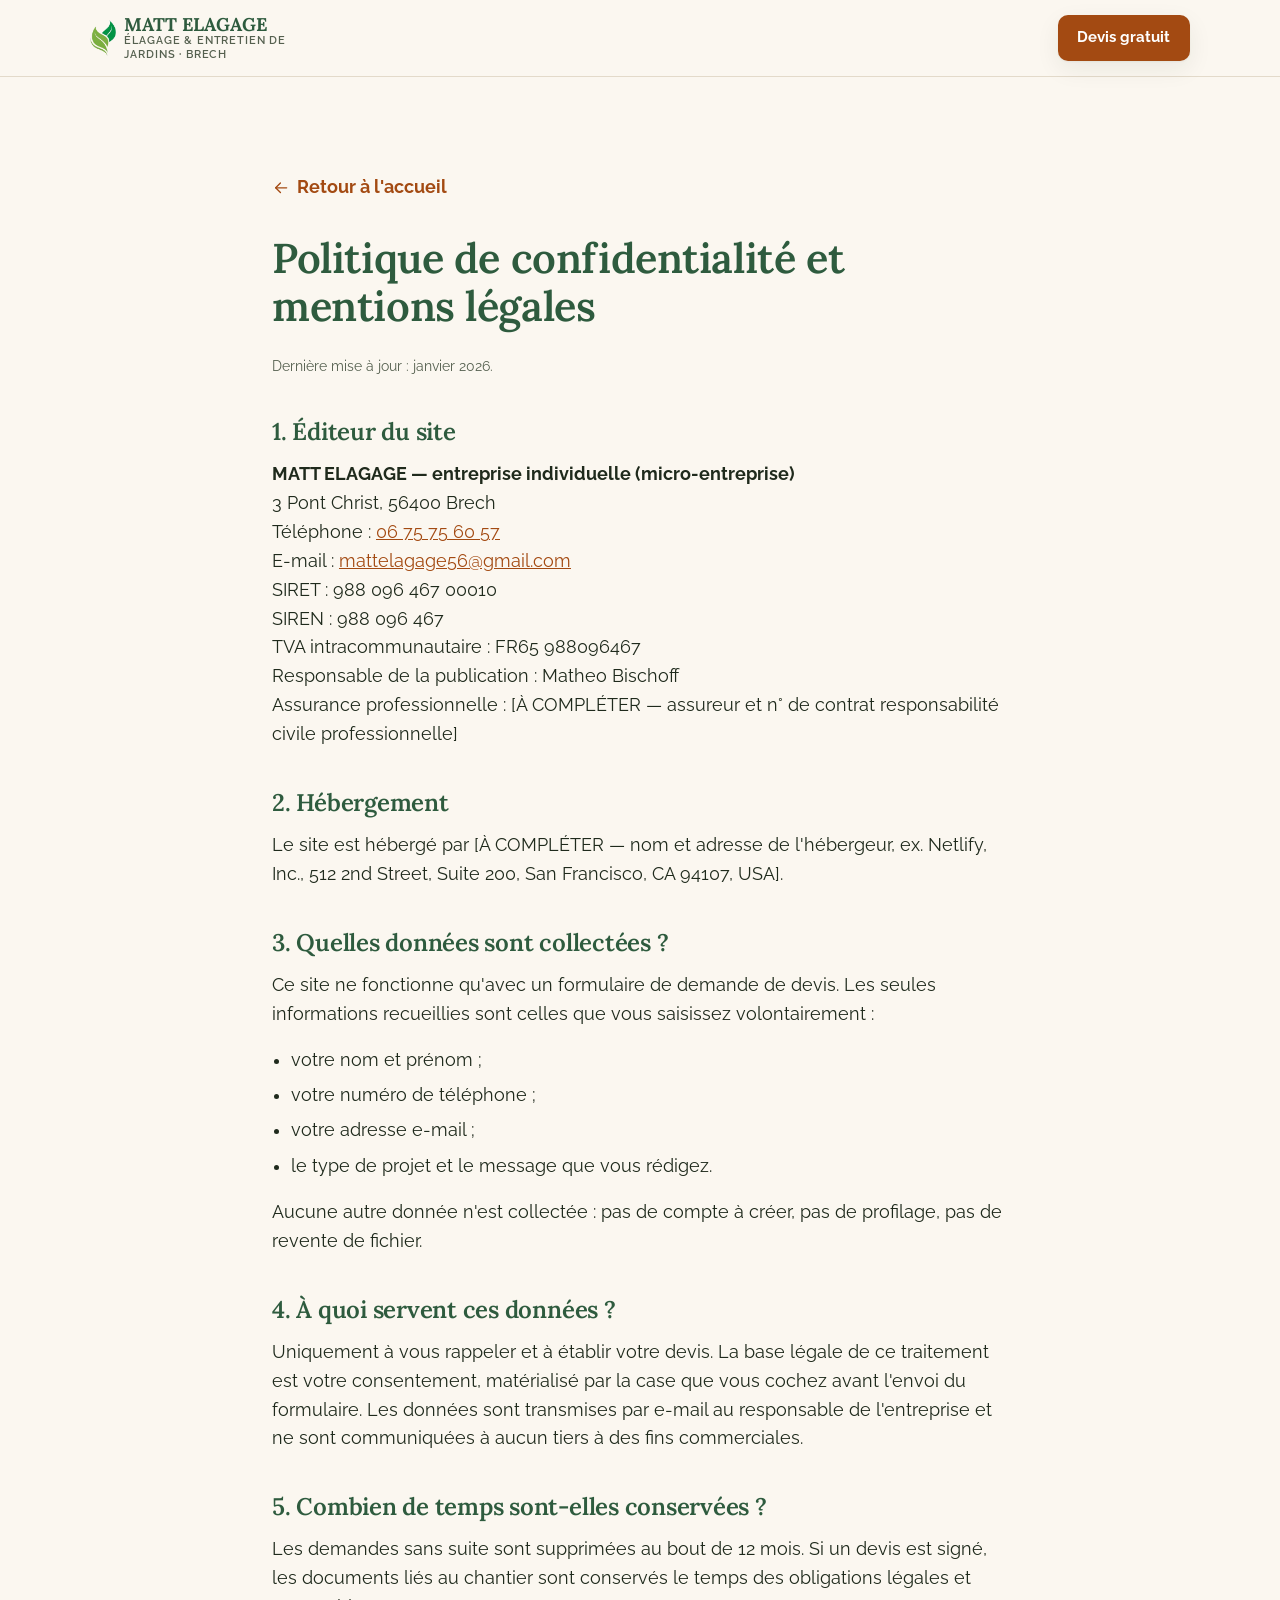
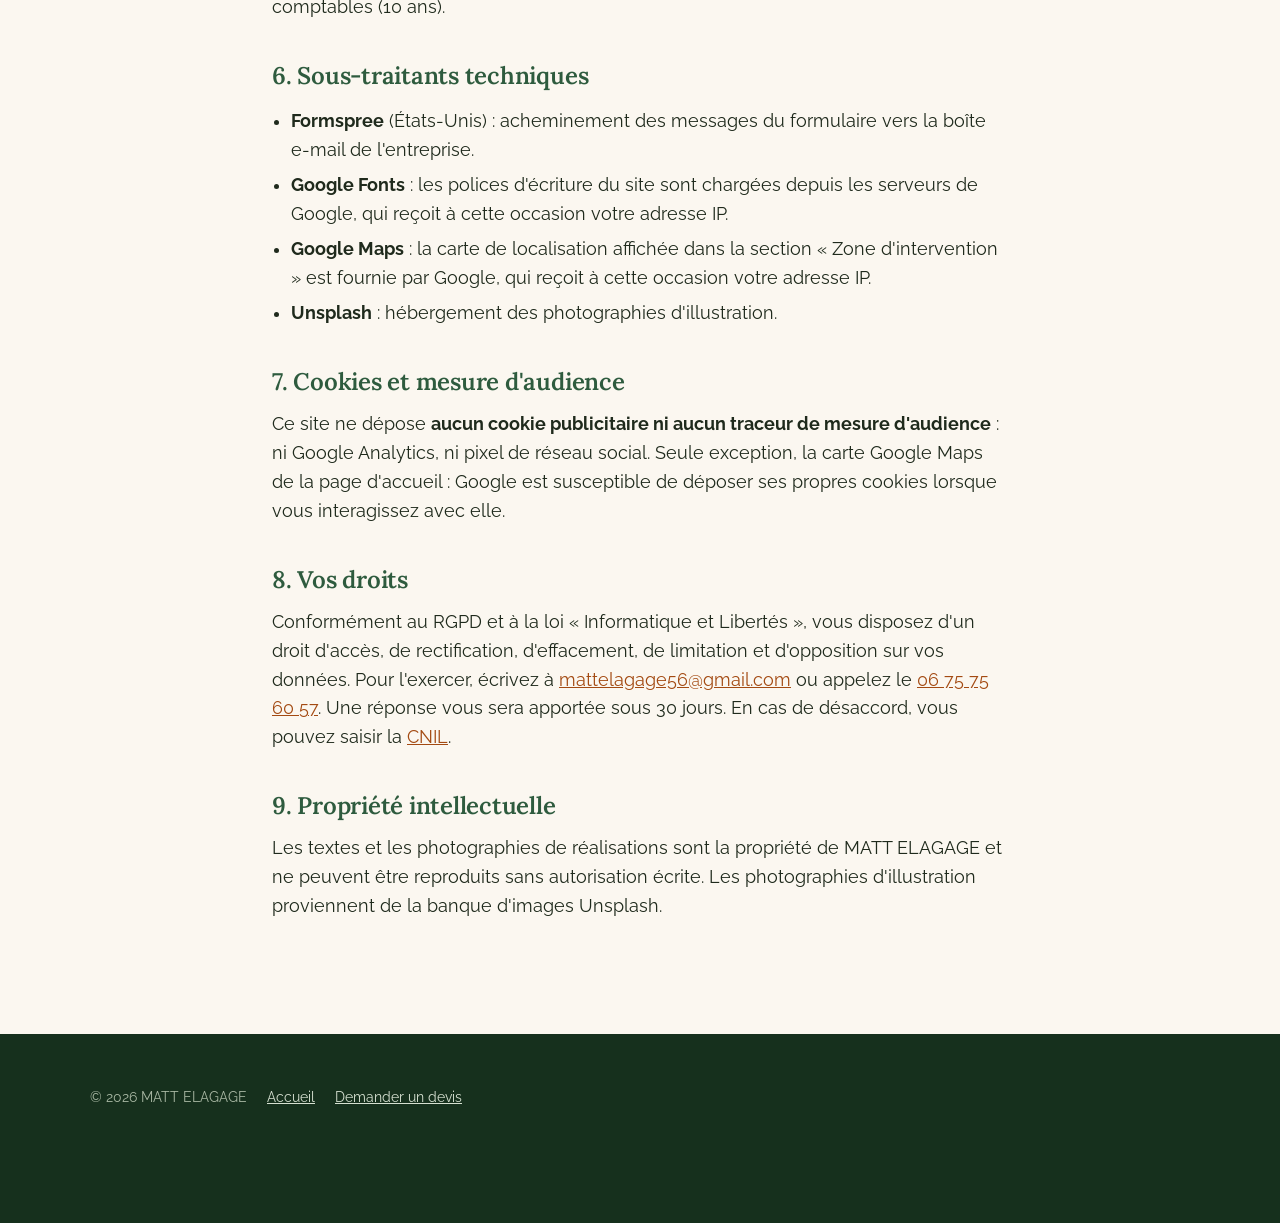
==== commit ce4a0c89: "MATT ELAGAGE : logo de l entreprise, e-mail et horaires 24h/24 - logo reel dans l en-tete et le pied" ====
--- a/politique-confidentialite.html
+++ b/politique-confidentialite.html
@@ -25,7 +25,7 @@
   <div class="conteneur">
     <div class="entete__barre">
       <a class="logo" href="index.html">
-        <svg class="icone" aria-hidden="true"><use href="#i-feuille"></use></svg>
+        <img class="logo__marque" src="images/logo-marque.png" alt="" width="92" height="128" decoding="async">
         <span class="logo__texte">
           <span data-txt="entreprise.nom">MATT ELAGAGE</span>
           <span class="logo__sous"><span data-txt="entreprise.metier">Élagage &amp; entretien de jardins</span> · <span data-txt="entreprise.ville">Brech</span></span>
@@ -55,7 +55,7 @@
         <span data-txt="entreprise.codePostal">56400</span>
         <span data-txt="entreprise.ville">Brech</span><br>
         Téléphone : <a data-tel href="tel:+33675756057"><span data-txt="entreprise.telephone">06 75 75 60 57</span></a><br>
-        E-mail : <a data-mail href="#contact"><span data-txt="entreprise.email">[À COMPLÉTER]</span></a><br>
+        E-mail : <a data-mail href="mailto:mattelagage56@gmail.com"><span data-txt="entreprise.email">mattelagage56@gmail.com</span></a><br>
         SIRET : <span data-txt="legal.siret">988 096 467 00010</span><br>
         SIREN : <span data-txt="legal.siren">988 096 467</span><br>
         TVA intracommunautaire : <span data-txt="legal.tva">FR65 988096467</span><br>
@@ -109,7 +109,7 @@
       <p>
         Conformément au RGPD et à la loi « Informatique et Libertés », vous disposez d'un droit d'accès, de
         rectification, d'effacement, de limitation et d'opposition sur vos données. Pour l'exercer, écrivez à
-        <a data-mail href="#contact"><span data-txt="entreprise.email">[À COMPLÉTER]</span></a>
+        <a data-mail href="mailto:mattelagage56@gmail.com"><span data-txt="entreprise.email">mattelagage56@gmail.com</span></a>
         ou appelez le <a data-tel href="tel:+33675756057"><span data-txt="entreprise.telephone">06 75 75 60 57</span></a>.
         Une réponse vous sera apportée sous 30 jours. En cas de désaccord, vous pouvez saisir la
         <a href="https://www.cnil.fr" rel="noopener">CNIL</a>.
--- a/css/style.css
+++ b/css/style.css
@@ -222,6 +222,10 @@
 }
 .logo:hover { color: var(--vert-clair); }
 .logo .icone { width: 1.7rem; height: 1.7rem; color: var(--vert-clair); }
+
+/* Marque de l'entreprise (images/logo-marque.png), fond transparent.
+   Pour un autre client : remplacez le fichier, la hauteur s'adapte. */
+.logo__marque { height: 2.3rem; width: auto; flex: none; }
 .logo__texte { display: flex; flex-direction: column; }
 .logo__sous {
   font-family: var(--police-texte);
